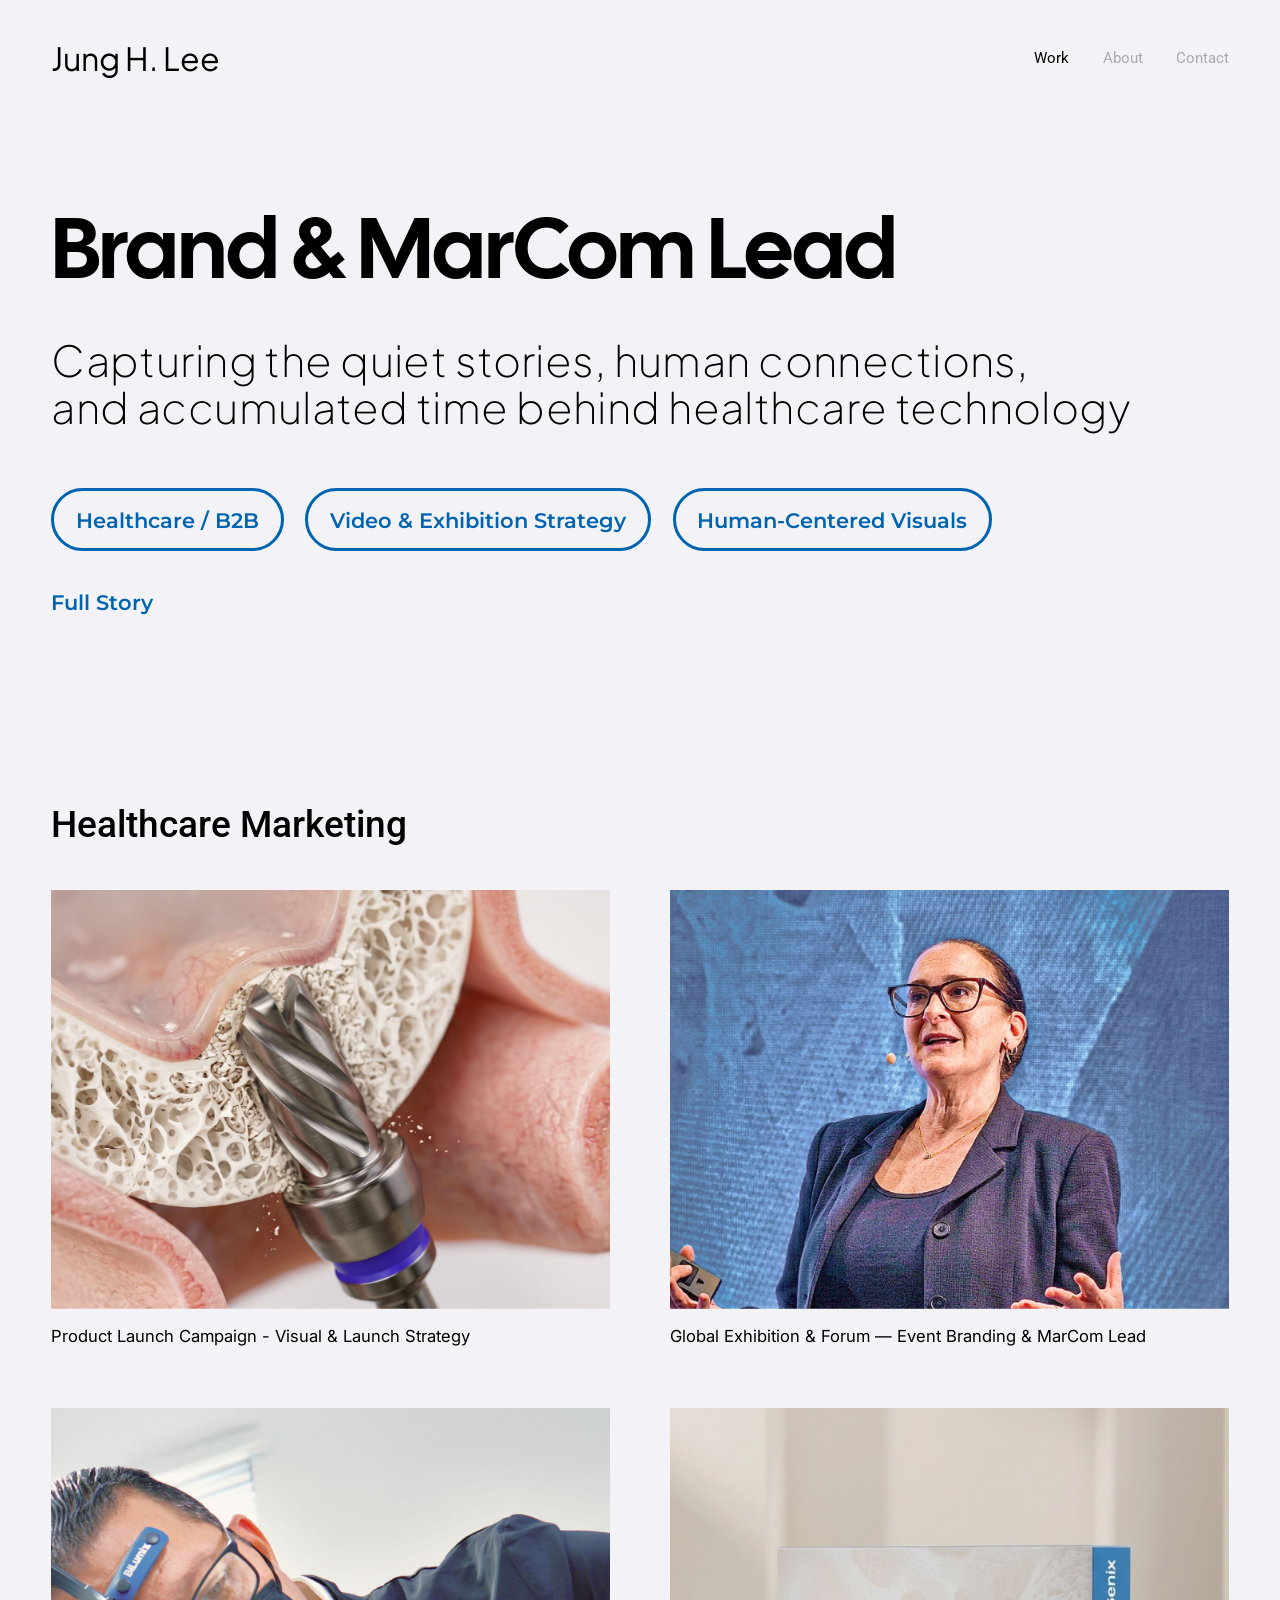
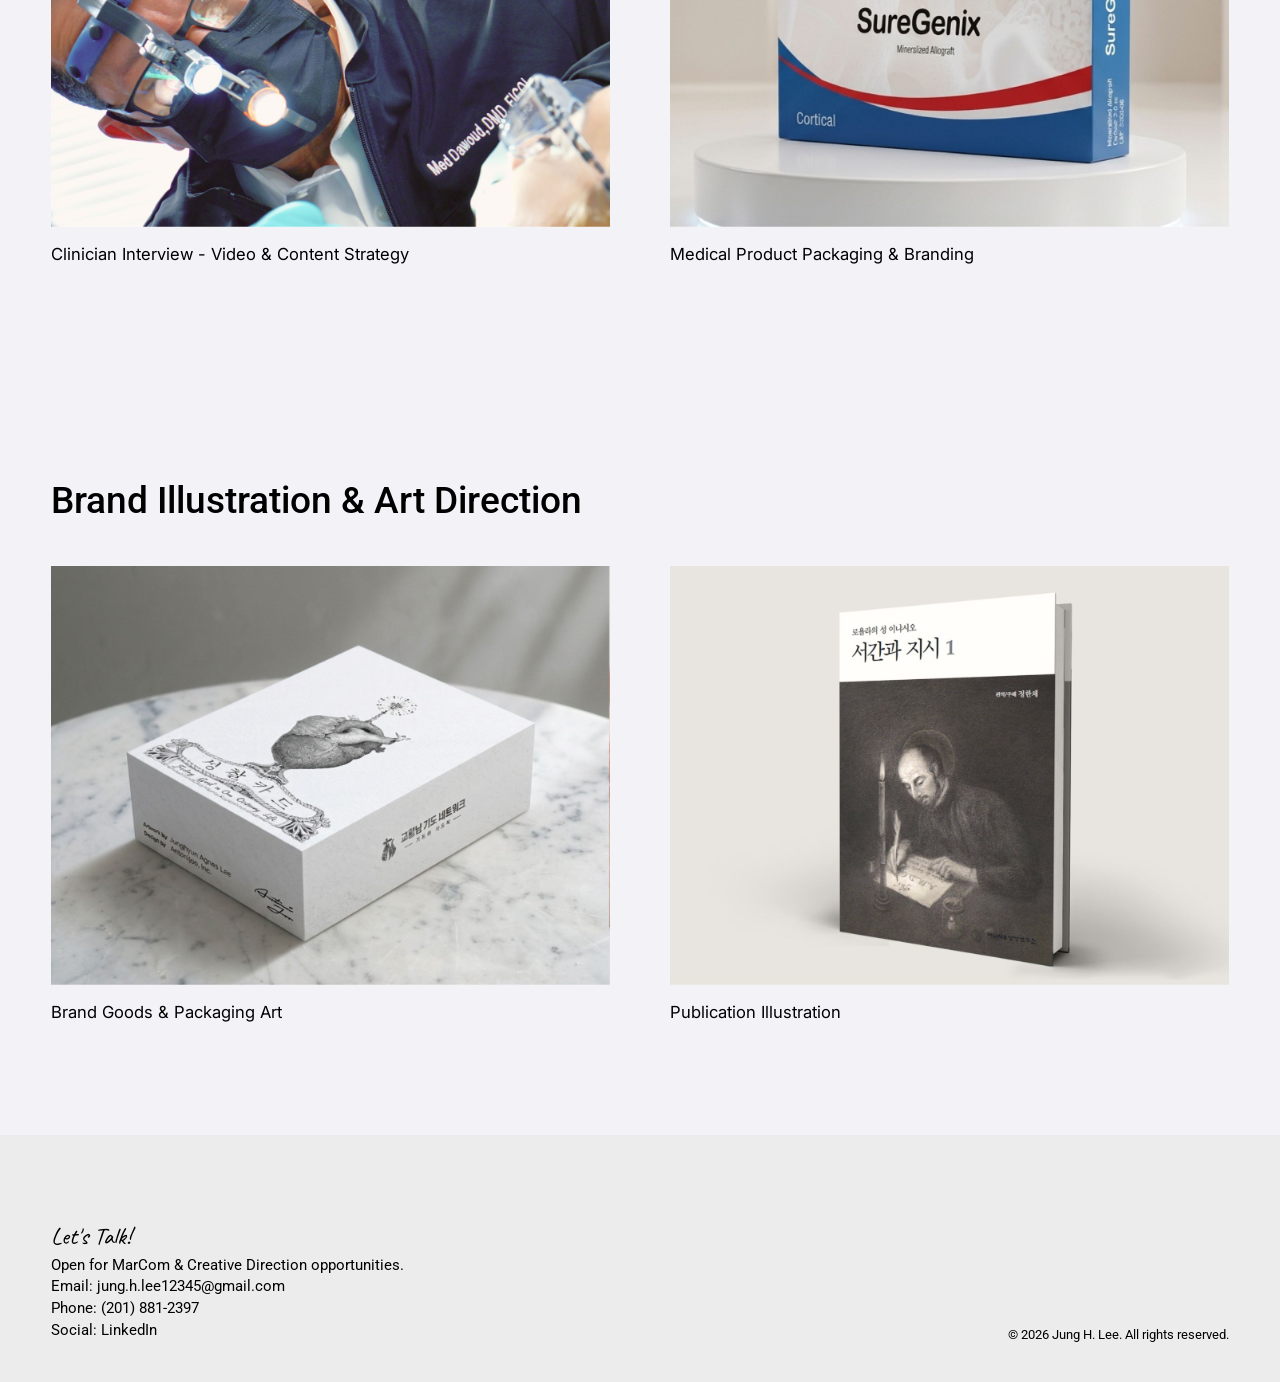
==== index.html @ cb5c5d19 "Add files via upload" ====
<!DOCTYPE html>
<html lang="en">
<head>
<meta charset="UTF-8">
<meta name="viewport" content="width=device-width, initial-scale=1.0">
<title>Jung H. Lee — Brand &amp; MarCom Lead</title>
<meta name="description" content="Jung H. Lee — Brand &amp; MarCom Lead. Healthcare marketing, video &amp; exhibition strategy, and human-centered visuals.">
<link rel="preconnect" href="https://fonts.googleapis.com">
<link rel="preconnect" href="https://fonts.gstatic.com" crossorigin>
<link href="https://fonts.googleapis.com/css2?family=Cal+Sans&family=Caveat:wght@500&family=Inter:wght@400&family=Montserrat:wght@600&family=Plus+Jakarta+Sans:wght@200;400&family=Roboto:wght@400;500&display=swap" rel="stylesheet">
<style>
  :root {
    --bg: #f2f2f7;
    --ink: #000;
    --muted: #aaabac;
    --accent: #0064b1;
    --footer: #ececec;
    --pad: clamp(20px, 4vw, 77px);
  }
  * { box-sizing: border-box; margin: 0; padding: 0; }
  html { scroll-behavior: smooth; }
  body {
    background: var(--bg);
    color: var(--ink);
    font-family: "Roboto", system-ui, sans-serif;
    -webkit-font-smoothing: antialiased;
  }
  a { color: inherit; text-decoration: none; }
  .wrap { max-width: 1920px; margin: 0 auto; padding: 0 var(--pad); }

  /* Nav */
  header.nav {
    display: flex; justify-content: space-between; align-items: center;
    padding-top: clamp(24px, 3vw, 56px);
  }
  .logo { font-family: "Plus Jakarta Sans", sans-serif; font-size: clamp(24px, 2.5vw, 48px); }
  .nav ul { display: flex; list-style: none; gap: clamp(20px, 2.6vw, 50px); font-size: clamp(15px, 1.05vw, 20px); }
  .nav ul a { color: var(--muted); transition: color .2s; }
  .nav ul a:hover, .nav ul a.active { color: var(--ink); }

  /* Hero */
  .hero { padding-top: clamp(80px, 10vw, 190px); }
  .hero h1 {
    font-family: "Cal Sans", sans-serif; font-weight: 400;
    font-size: clamp(48px, 6.7vw, 128px); line-height: 1; letter-spacing: -0.01em;
  }
  .hero p {
    font-family: "Plus Jakarta Sans", sans-serif; font-weight: 200;
    font-size: clamp(22px, 3.33vw, 64px); line-height: 1.1; letter-spacing: 0.01em;
    margin-top: clamp(24px, 3.5vw, 70px); max-width: 1640px;
  }
  .tags { display: flex; flex-wrap: wrap; gap: clamp(12px, 1.7vw, 32px); margin-top: clamp(36px, 4.5vw, 85px); }
  .tag {
    font-family: "Montserrat", sans-serif; font-weight: 600;
    font-size: clamp(15px, 1.67vw, 32px); color: var(--accent);
    border: clamp(2px, .31vw, 6px) solid var(--accent); border-radius: 999px;
    padding: clamp(10px, 1.2vw, 23px) clamp(18px, 1.7vw, 32px);
    transition: background .2s, color .2s;
  }
  .tag:hover { background: var(--accent); color: #fff; }
  .more {
    display: inline-block; margin-top: clamp(28px, 3vw, 56px);
    font-family: "Montserrat", sans-serif; font-weight: 600;
    font-size: clamp(15px, 1.67vw, 32px); color: var(--accent);
  }
  .more:hover { text-decoration: underline; }

  /* Work sections */
  section.work { padding-top: clamp(80px, 15vw, 300px); }
  section.work + section.work { padding-top: clamp(80px, 17vw, 340px); }
  section.work h2 {
    font-family: "Roboto", sans-serif; font-weight: 500;
    font-size: clamp(30px, 2.86vw, 55px); line-height: 1;
  }
  .grid {
    display: grid; grid-template-columns: repeat(2, 1fr);
    column-gap: clamp(20px, 4.75vw, 91px); row-gap: clamp(48px, 4.75vw, 90px);
    margin-top: clamp(32px, 3.6vw, 70px);
  }
  .card figure { overflow: hidden; aspect-ratio: 838 / 629; background: #ddd; }
  .card img { width: 100%; height: 100%; object-fit: cover; display: block; transition: transform .5s ease; }
  .card:hover img { transform: scale(1.03); }
  .card figcaption {
    font-family: "Inter", sans-serif; font-size: clamp(15px, 1.3vw, 25px);
    margin-top: clamp(14px, 1.3vw, 25px); line-height: 1.3;
  }

  /* Footer */
  footer {
    background: var(--footer); margin-top: clamp(100px, 8.7vw, 170px);
    padding: clamp(48px, 6.8vw, 130px) 0 clamp(40px, 3vw, 56px);
  }
  footer .wrap { display: flex; justify-content: space-between; align-items: flex-end; gap: 32px; flex-wrap: wrap; }
  .contact { font-size: clamp(15px, 1.05vw, 20px); line-height: 1.45; }
  .contact .hand { font-family: "Caveat", cursive; font-size: 1.6em; line-height: 1.2; display: block; margin-bottom: 4px; }
  .contact a:hover { color: var(--accent); }
  .copy { font-size: clamp(13px, 1.05vw, 20px); }

  @media (max-width: 700px) {
    .grid { grid-template-columns: 1fr; }
    .nav ul { gap: 16px; }
    .hero p br { display: none; }
  }
</style>
</head>
<body>
  <div class="wrap">
    <header class="nav">
      <a class="logo" href="#top">Jung H. Lee</a>
      <nav>
        <ul>
          <li><a class="active" href="#work">Work</a></li>
          <li><a href="#about">About</a></li>
          <li><a href="#contact">Contact</a></li>
        </ul>
      </nav>
    </header>

    <main id="top">
      <section class="hero" id="about">
        <h1>Brand &amp; MarCom Lead</h1>
        <p>Capturing the quiet stories, human connections,<br> and accumulated time behind healthcare technology</p>
        <div class="tags">
          <a class="tag" href="#healthcare">Healthcare / B2B</a>
          <a class="tag" href="#healthcare">Video &amp; Exhibition Strategy</a>
          <a class="tag" href="#illustration">Human-Centered Visuals</a>
        </div>
        <a class="more" href="#contact">Full Story</a>
      </section>

      <section class="work" id="work">
        <h2 id="healthcare">Healthcare Marketing</h2>
        <div class="grid">
          <div class="card">
            <figure><img src="[data-uri]" alt="Product launch campaign visual"></figure>
            <figcaption>Product Launch Campaign - Visual &amp; Launch Strategy</figcaption>
          </div>
          <div class="card">
            <figure><img src="[data-uri]" alt="Global exhibition booth branding"></figure>
            <figcaption>Global Exhibition &amp; Forum — Event Branding &amp; MarCom Lead</figcaption>
          </div>
          <div class="card">
            <figure><img src="[data-uri]" loading="lazy" alt="Clinician interview video still"></figure>
            <figcaption>Clinician Interview - Video &amp; Content Strategy</figcaption>
          </div>
          <div class="card">
            <figure><img src="[data-uri]" loading="lazy" alt="Medical product packaging"></figure>
            <figcaption>Medical Product Packaging &amp; Branding</figcaption>
          </div>
        </div>
      </section>

      <section class="work" id="illustration">
        <h2>Brand Illustration &amp; Art Direction</h2>
        <div class="grid">
          <div class="card">
            <figure><img src="[data-uri]" loading="lazy" alt="Brand goods and packaging art"></figure>
            <figcaption>Brand Goods &amp; Packaging Art</figcaption>
          </div>
          <div class="card">
            <figure><img src="[data-uri]" loading="lazy" alt="Publication illustration"></figure>
            <figcaption>Publication Illustration</figcaption>
          </div>
        </div>
      </section>
    </main>
  </div>

  <footer id="contact">
    <div class="wrap">
      <div class="contact">
        <span class="hand">Let's Talk!</span>
        Open for MarCom &amp; Creative Direction opportunities.<br>
        Email: <a href="mailto:jung.h.lee12345@gmail.com">jung.h.lee12345@gmail.com</a><br>
        Phone: <a href="tel:+12018812397">(201) 881-2397</a><br>
        Social: <a href="https://www.linkedin.com/" target="_blank" rel="noopener">LinkedIn</a>
      </div>
      <div class="copy">© 2026 Jung H. Lee. All rights reserved.</div>
    </div>
  </footer>
</body>
</html>
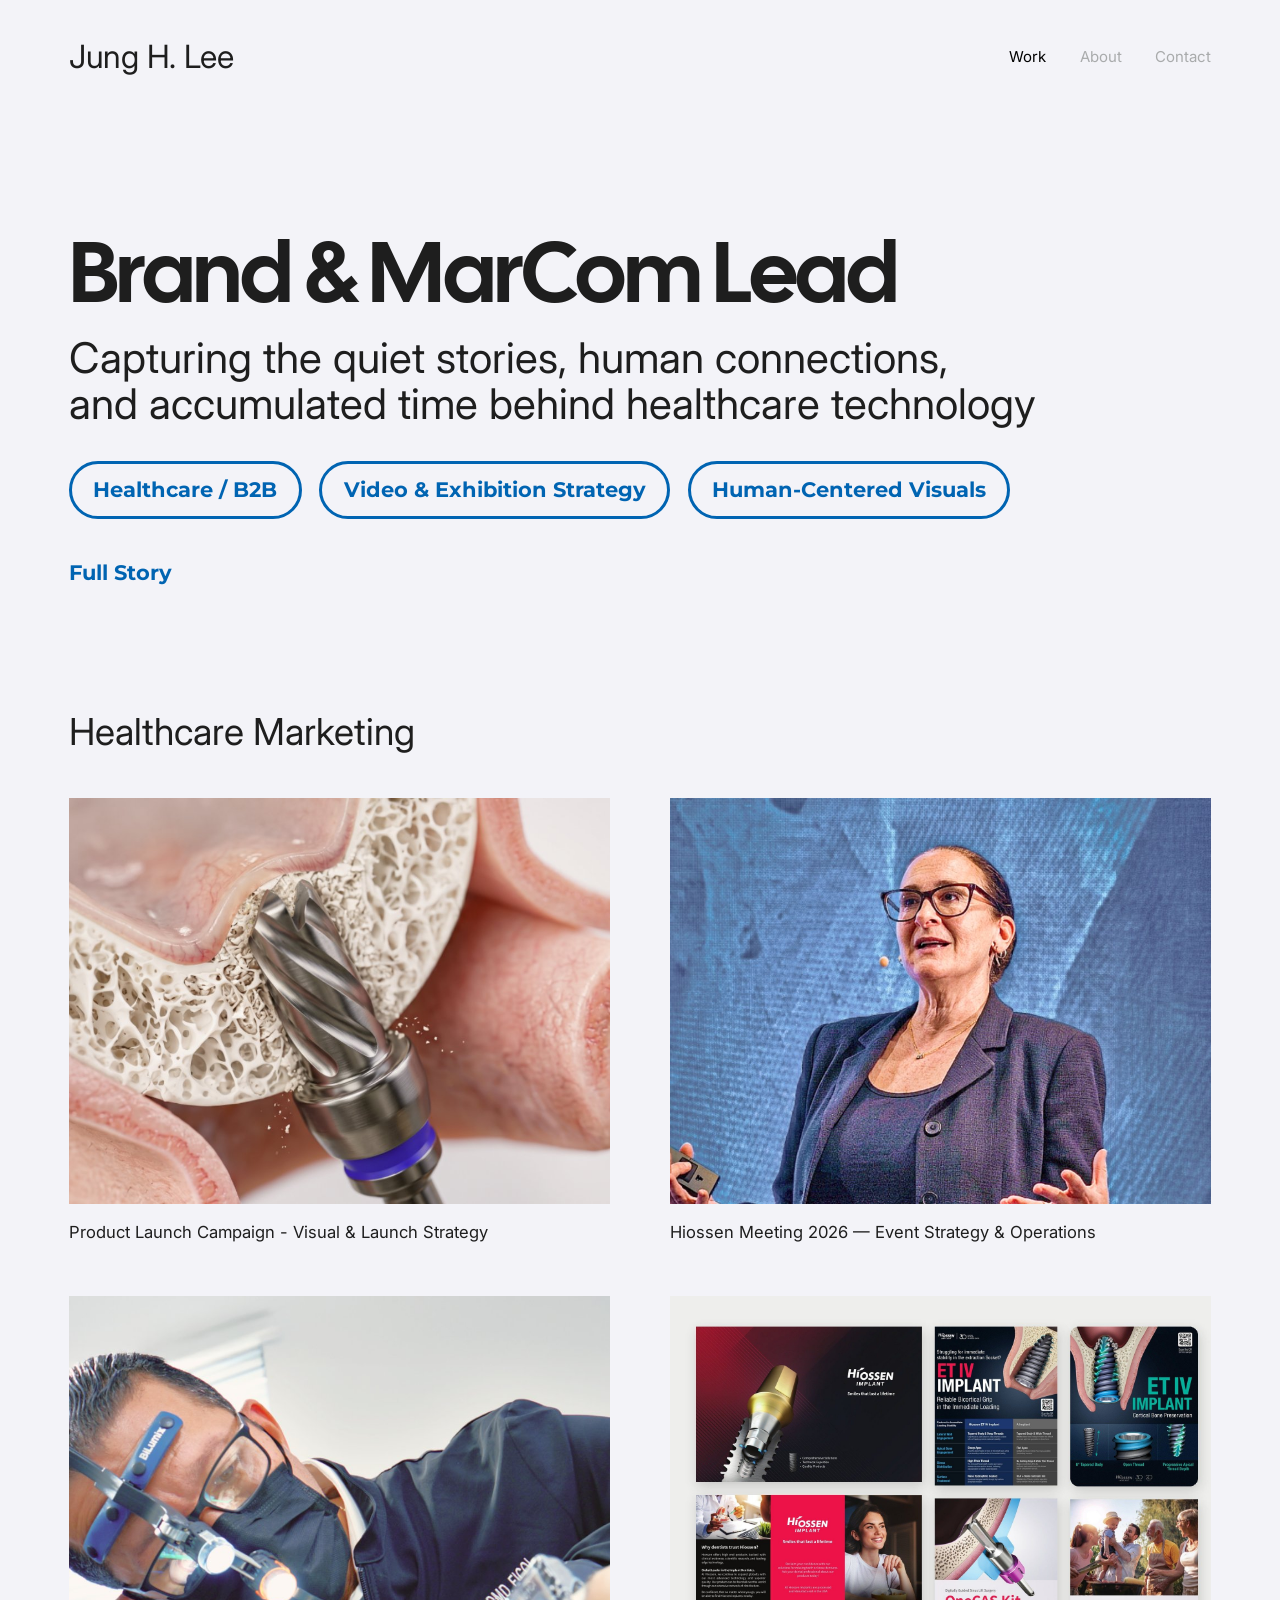
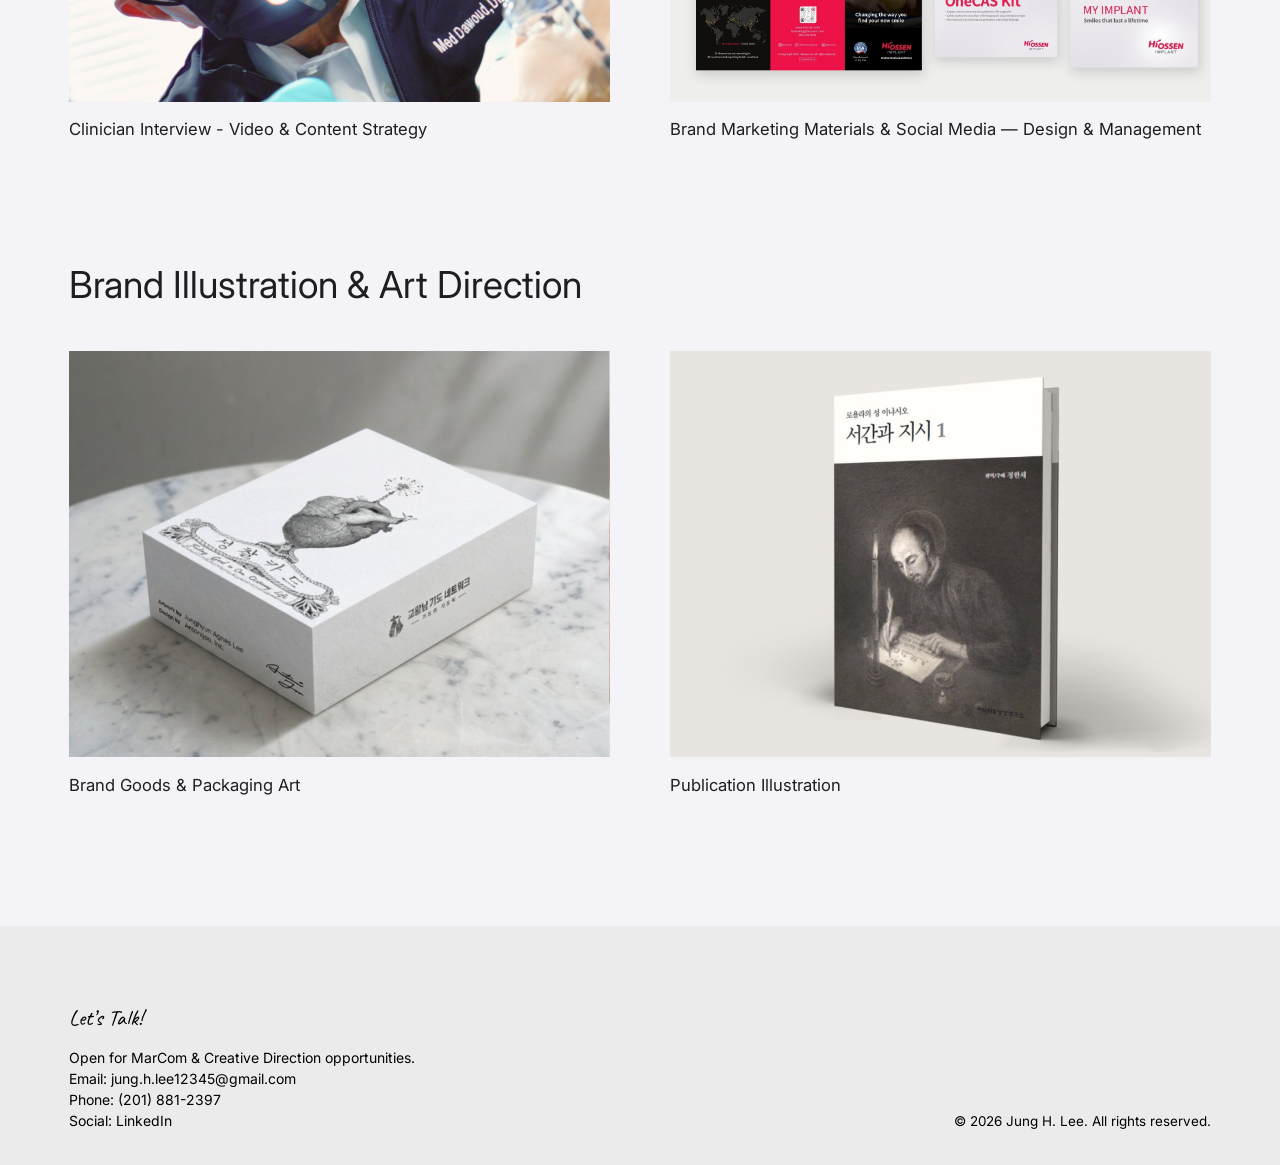
==== commit aa4214d0: "Add files via upload" ====
--- a/index.html
+++ b/index.html
@@ -1,182 +1,51 @@
 <!DOCTYPE html>
 <html lang="en">
 <head>
-<meta charset="UTF-8">
-<meta name="viewport" content="width=device-width, initial-scale=1.0">
+<meta charset="utf-8">
+<meta name="viewport" content="width=device-width, initial-scale=1">
 <title>Jung H. Lee — Brand &amp; MarCom Lead</title>
-<meta name="description" content="Jung H. Lee — Brand &amp; MarCom Lead. Healthcare marketing, video &amp; exhibition strategy, and human-centered visuals.">
-<link rel="preconnect" href="https://fonts.googleapis.com">
-<link rel="preconnect" href="https://fonts.gstatic.com" crossorigin>
-<link href="https://fonts.googleapis.com/css2?family=Cal+Sans&family=Caveat:wght@500&family=Inter:wght@400&family=Montserrat:wght@600&family=Plus+Jakarta+Sans:wght@200;400&family=Roboto:wght@400;500&display=swap" rel="stylesheet">
-<style>
-  :root {
-    --bg: #f2f2f7;
-    --ink: #000;
-    --muted: #aaabac;
-    --accent: #0064b1;
-    --footer: #ececec;
-    --pad: clamp(20px, 4vw, 77px);
-  }
-  * { box-sizing: border-box; margin: 0; padding: 0; }
-  html { scroll-behavior: smooth; }
-  body {
-    background: var(--bg);
-    color: var(--ink);
-    font-family: "Roboto", system-ui, sans-serif;
-    -webkit-font-smoothing: antialiased;
-  }
-  a { color: inherit; text-decoration: none; }
-  .wrap { max-width: 1920px; margin: 0 auto; padding: 0 var(--pad); }
+<meta name="description" content="Portfolio of Jung H. Lee, Brand &amp; Marketing Communication Lead in healthcare and dental implant marketing.">
+<link rel="preconnect" href="https://fonts.googleapis.com"><link rel="preconnect" href="https://fonts.gstatic.com" crossorigin><link href="https://fonts.googleapis.com/css2?family=Cal+Sans&family=Caveat&family=Inter:wght@400;500&family=Montserrat:wght@700&display=swap" rel="stylesheet">
+<link rel="stylesheet" href="style.css">
+</head>
+<body class="home">
+<header class="wrap topbar">
+  <a class="logo" href="index.html">Jung H. Lee</a>
+  <nav class="nav" aria-label="Main"><a href="index.html#work" class="active">Work</a><a href="about.html" class="">About</a><a href="mailto:jung.h.lee12345@gmail.com">Contact</a></nav>
+</header>
+<main>
 
-  /* Nav */
-  header.nav {
-    display: flex; justify-content: space-between; align-items: center;
-    padding-top: clamp(24px, 3vw, 56px);
-  }
-  .logo { font-family: "Plus Jakarta Sans", sans-serif; font-size: clamp(24px, 2.5vw, 48px); }
-  .nav ul { display: flex; list-style: none; gap: clamp(20px, 2.6vw, 50px); font-size: clamp(15px, 1.05vw, 20px); }
-  .nav ul a { color: var(--muted); transition: color .2s; }
-  .nav ul a:hover, .nav ul a.active { color: var(--ink); }
+<section class="wrap home-hero">
+  <h1>Brand &amp; MarCom Lead</h1>
+  <p>Capturing the quiet stories, human connections,<br> and accumulated time behind healthcare technology</p>
+  <ul class="tags">
+    <li><a href="#work">Healthcare / B2B</a></li>
+    <li><a href="#work">Video &amp; Exhibition Strategy</a></li>
+    <li><a href="#illustration">Human-Centered Visuals</a></li>
+  </ul>
+  <a class="full-story" href="about.html">Full Story</a>
+</section>
+<section class="wrap home-section" id="work">
+  <h2>Healthcare Marketing</h2>
+  <div class="cards"><a class="card" href="work/bone-compaction.html"><div class="thumb"><img src="images/m_bone.jpg" alt="Product Launch Campaign - Visual &amp; Launch Strategy" loading="lazy" class=""></div><span>Product Launch Campaign - Visual &amp; Launch Strategy</span></a><a class="card" href="work/hiossen-meeting.html"><div class="thumb"><img src="images/m_hmt.jpg" alt="Hiossen Meeting 2026 — Event Strategy &amp; Operations" loading="lazy" class=""></div><span>Hiossen Meeting 2026 — Event Strategy &amp; Operations</span></a><a class="card" href="work/clinician-interview.html"><div class="thumb"><img src="images/m_cl.jpg" alt="Clinician Interview - Video &amp; Content Strategy" loading="lazy" class=""></div><span>Clinician Interview - Video &amp; Content Strategy</span></a><a class="card" href="work/brand-system.html"><div class="thumb"><img src="images/bs_main_card.jpg" alt="Brand Marketing Materials &amp; Social Media — Design &amp; Management" loading="lazy" class=""></div><span>Brand Marketing Materials &amp; Social Media — Design &amp; Management</span></a></div>
+</section>
+<section class="wrap home-section" id="illustration">
+  <h2>Brand Illustration &amp; Art Direction</h2>
+  <div class="cards"><a class="card" href="work/brand-goods.html"><div class="thumb"><img src="images/m_goods.jpg" alt="Brand Goods &amp; Packaging Art" loading="lazy" class=""></div><span>Brand Goods &amp; Packaging Art</span></a><a class="card" href="work/book-cover.html"><div class="thumb"><img src="images/m_book.jpg" alt="Publication Illustration" loading="lazy" class=""></div><span>Publication Illustration</span></a></div>
+</section>
 
-  /* Hero */
-  .hero { padding-top: clamp(80px, 10vw, 190px); }
-  .hero h1 {
-    font-family: "Cal Sans", sans-serif; font-weight: 400;
-    font-size: clamp(48px, 6.7vw, 128px); line-height: 1; letter-spacing: -0.01em;
-  }
-  .hero p {
-    font-family: "Plus Jakarta Sans", sans-serif; font-weight: 200;
-    font-size: clamp(22px, 3.33vw, 64px); line-height: 1.1; letter-spacing: 0.01em;
-    margin-top: clamp(24px, 3.5vw, 70px); max-width: 1640px;
-  }
-  .tags { display: flex; flex-wrap: wrap; gap: clamp(12px, 1.7vw, 32px); margin-top: clamp(36px, 4.5vw, 85px); }
-  .tag {
-    font-family: "Montserrat", sans-serif; font-weight: 600;
-    font-size: clamp(15px, 1.67vw, 32px); color: var(--accent);
-    border: clamp(2px, .31vw, 6px) solid var(--accent); border-radius: 999px;
-    padding: clamp(10px, 1.2vw, 23px) clamp(18px, 1.7vw, 32px);
-    transition: background .2s, color .2s;
-  }
-  .tag:hover { background: var(--accent); color: #fff; }
-  .more {
-    display: inline-block; margin-top: clamp(28px, 3vw, 56px);
-    font-family: "Montserrat", sans-serif; font-weight: 600;
-    font-size: clamp(15px, 1.67vw, 32px); color: var(--accent);
-  }
-  .more:hover { text-decoration: underline; }
-
-  /* Work sections */
-  section.work { padding-top: clamp(80px, 15vw, 300px); }
-  section.work + section.work { padding-top: clamp(80px, 17vw, 340px); }
-  section.work h2 {
-    font-family: "Roboto", sans-serif; font-weight: 500;
-    font-size: clamp(30px, 2.86vw, 55px); line-height: 1;
-  }
-  .grid {
-    display: grid; grid-template-columns: repeat(2, 1fr);
-    column-gap: clamp(20px, 4.75vw, 91px); row-gap: clamp(48px, 4.75vw, 90px);
-    margin-top: clamp(32px, 3.6vw, 70px);
-  }
-  .card figure { overflow: hidden; aspect-ratio: 838 / 629; background: #ddd; }
-  .card img { width: 100%; height: 100%; object-fit: cover; display: block; transition: transform .5s ease; }
-  .card:hover img { transform: scale(1.03); }
-  .card figcaption {
-    font-family: "Inter", sans-serif; font-size: clamp(15px, 1.3vw, 25px);
-    margin-top: clamp(14px, 1.3vw, 25px); line-height: 1.3;
-  }
-
-  /* Footer */
-  footer {
-    background: var(--footer); margin-top: clamp(100px, 8.7vw, 170px);
-    padding: clamp(48px, 6.8vw, 130px) 0 clamp(40px, 3vw, 56px);
-  }
-  footer .wrap { display: flex; justify-content: space-between; align-items: flex-end; gap: 32px; flex-wrap: wrap; }
-  .contact { font-size: clamp(15px, 1.05vw, 20px); line-height: 1.45; }
-  .contact .hand { font-family: "Caveat", cursive; font-size: 1.6em; line-height: 1.2; display: block; margin-bottom: 4px; }
-  .contact a:hover { color: var(--accent); }
-  .copy { font-size: clamp(13px, 1.05vw, 20px); }
-
-  @media (max-width: 700px) {
-    .grid { grid-template-columns: 1fr; }
-    .nav ul { gap: 16px; }
-    .hero p br { display: none; }
-  }
-</style>
-</head>
-<body>
+</main>
+<footer class="footer" id="contact">
   <div class="wrap">
-    <header class="nav">
-      <a class="logo" href="#top">Jung H. Lee</a>
-      <nav>
-        <ul>
-          <li><a class="active" href="#work">Work</a></li>
-          <li><a href="#about">About</a></li>
-          <li><a href="#contact">Contact</a></li>
-        </ul>
-      </nav>
-    </header>
-
-    <main id="top">
-      <section class="hero" id="about">
-        <h1>Brand &amp; MarCom Lead</h1>
-        <p>Capturing the quiet stories, human connections,<br> and accumulated time behind healthcare technology</p>
-        <div class="tags">
-          <a class="tag" href="#healthcare">Healthcare / B2B</a>
-          <a class="tag" href="#healthcare">Video &amp; Exhibition Strategy</a>
-          <a class="tag" href="#illustration">Human-Centered Visuals</a>
-        </div>
-        <a class="more" href="#contact">Full Story</a>
-      </section>
-
-      <section class="work" id="work">
-        <h2 id="healthcare">Healthcare Marketing</h2>
-        <div class="grid">
-          <div class="card">
-            <figure><img src="[data-uri]" alt="Product launch campaign visual"></figure>
-            <figcaption>Product Launch Campaign - Visual &amp; Launch Strategy</figcaption>
-          </div>
-          <div class="card">
-            <figure><img src="[data-uri]